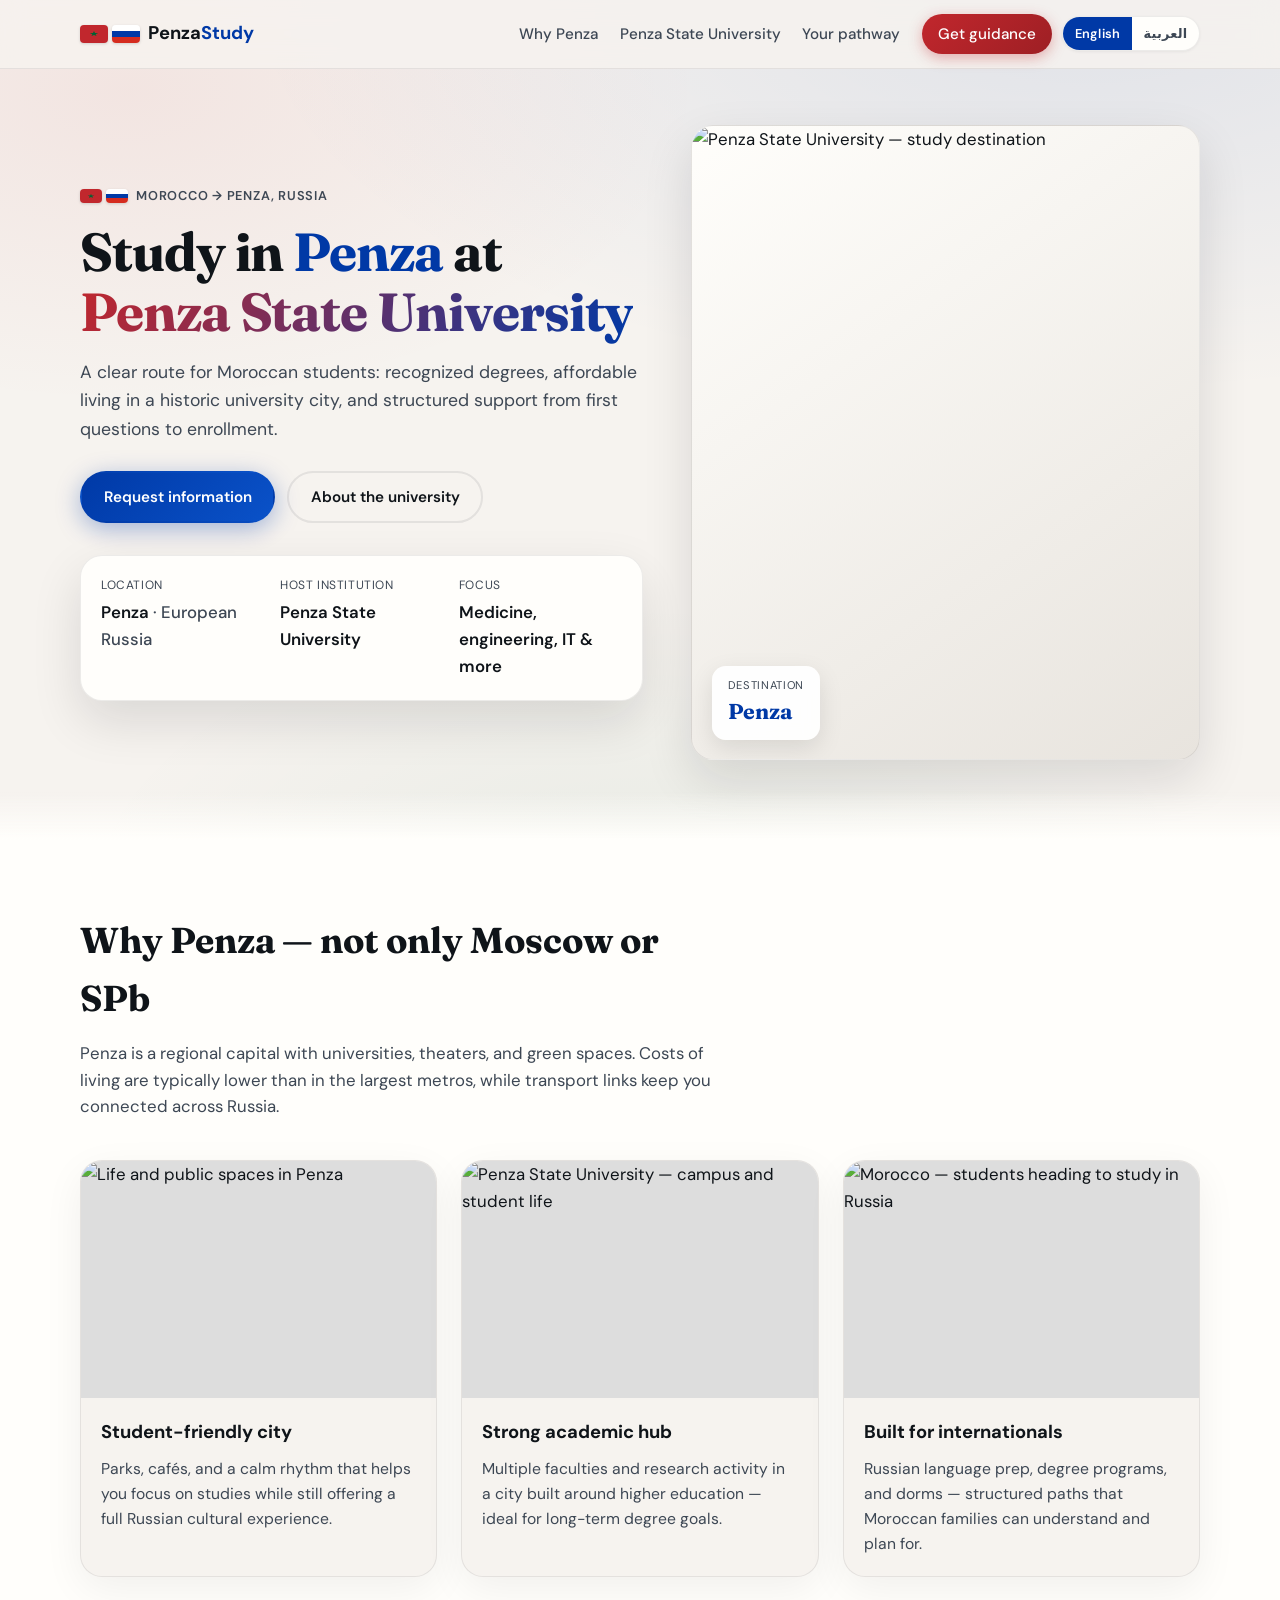
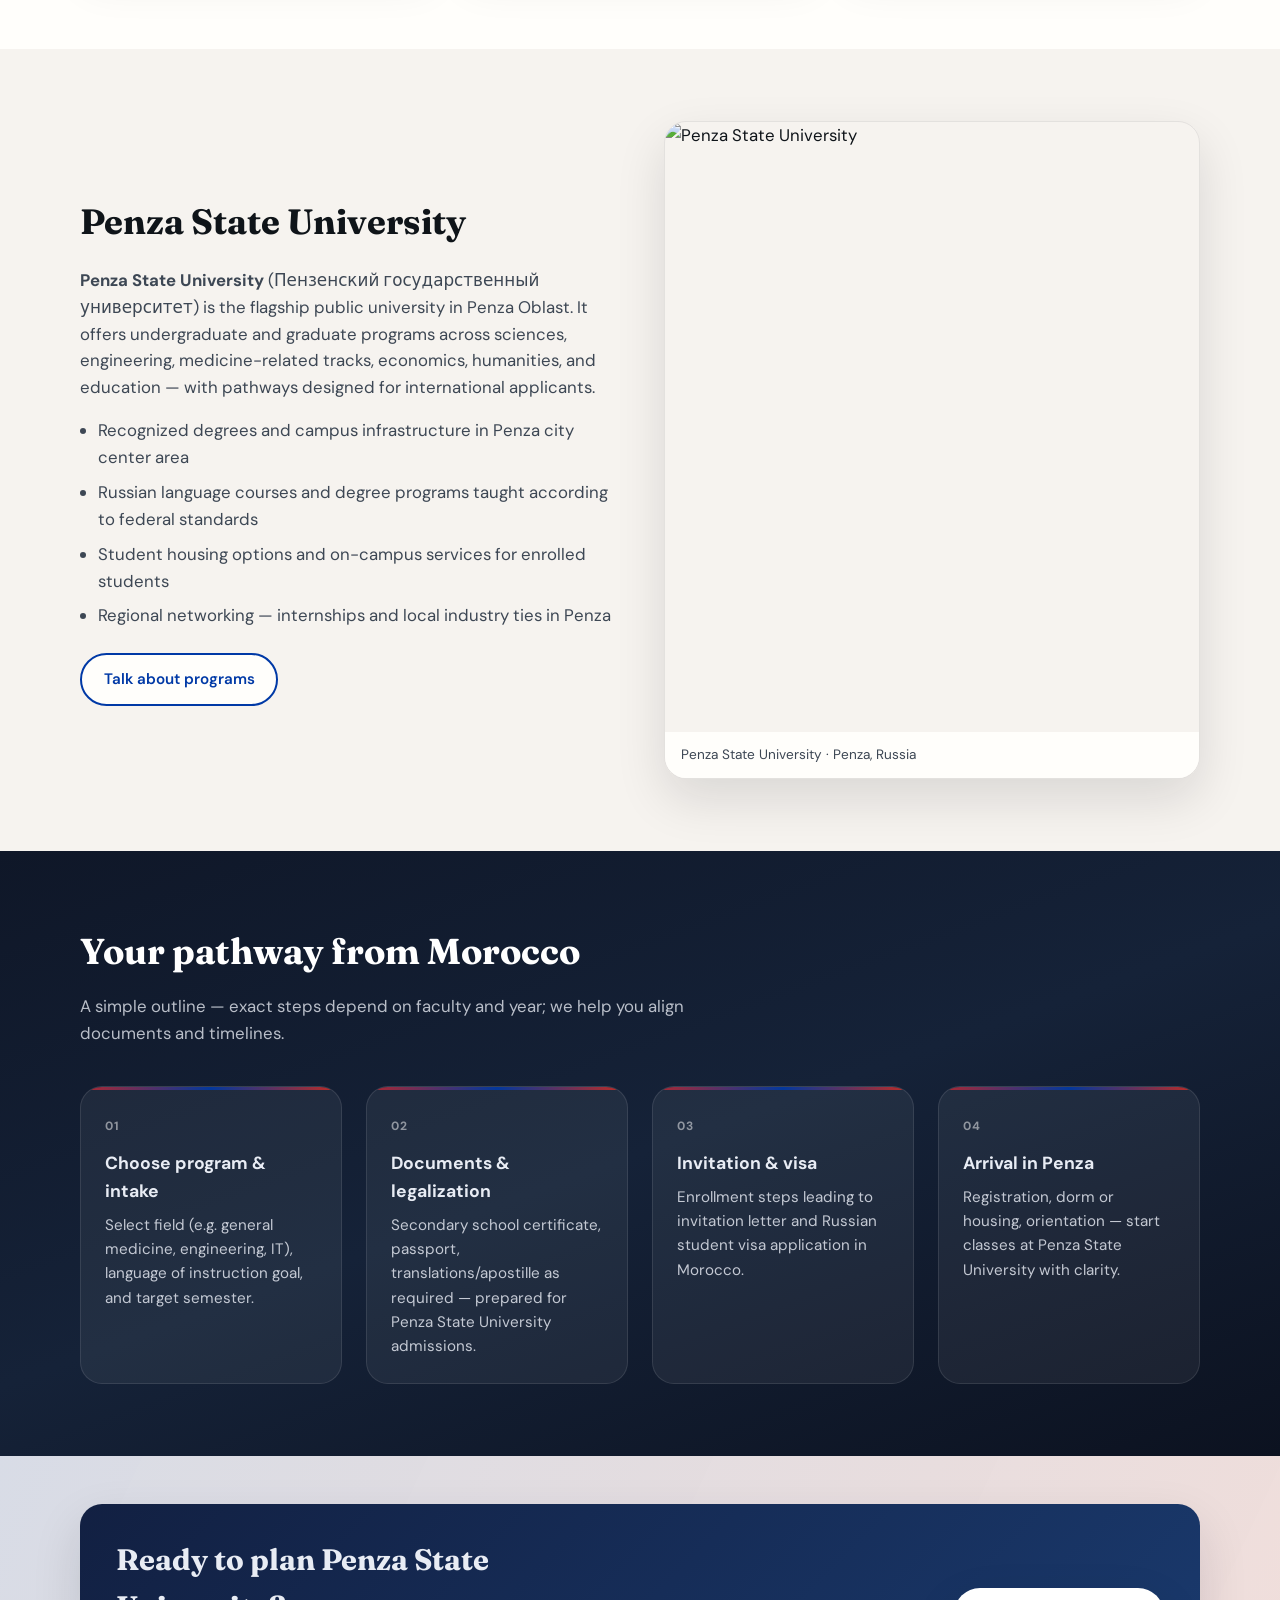
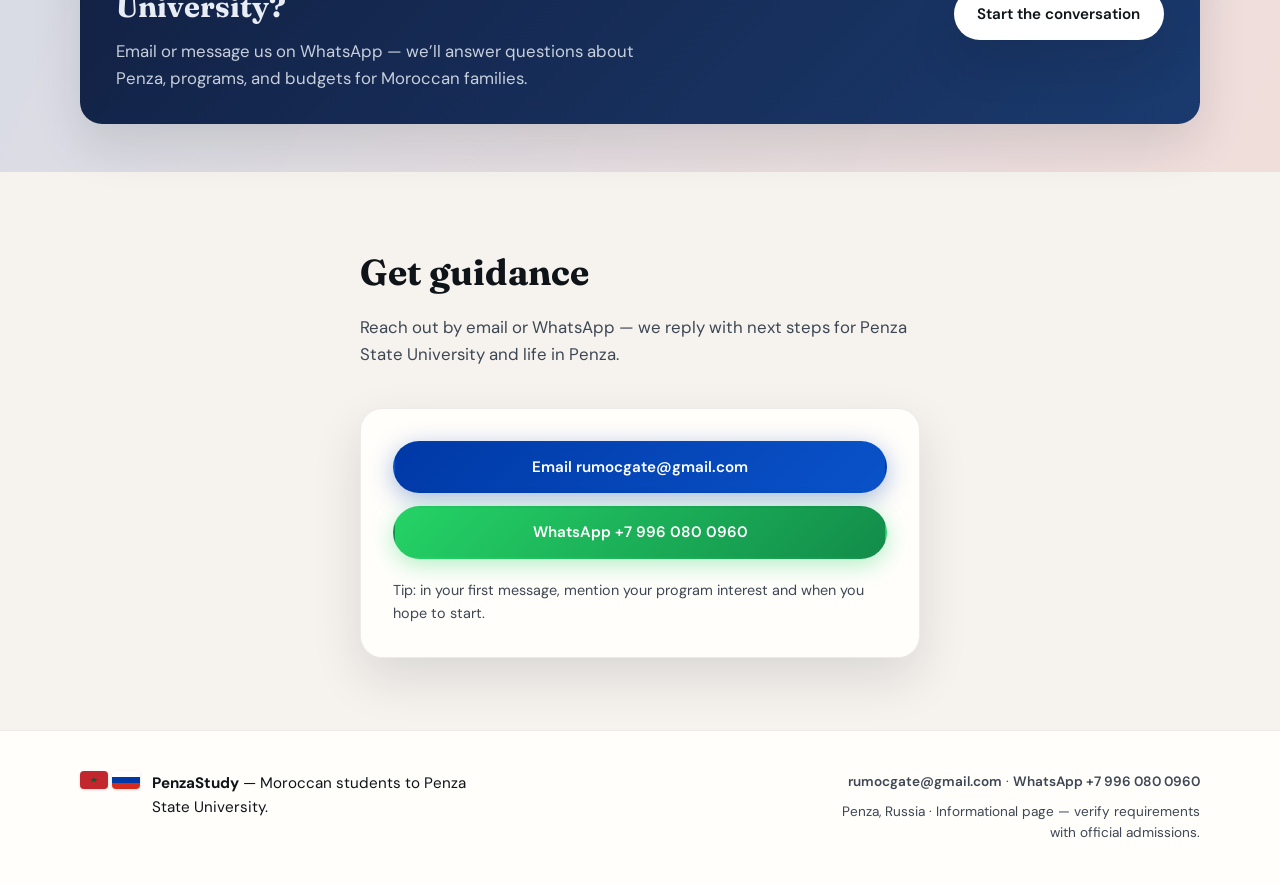
==== index.html @ 87e705fa "Add files via upload" ====
<!DOCTYPE html>
<html lang="en">
<head>
  <meta charset="UTF-8" />
  <meta name="viewport" content="width=device-width, initial-scale=1.0, viewport-fit=cover" />
  <title>Study in Penza — Penza State University | Morocco → Russia</title>
  <meta id="meta-desc" name="description" content="Moroccan students: study in Penza, Russia at Penza State University. Programs, admissions support, and life in Penza." />
  <link rel="preconnect" href="https://fonts.googleapis.com" />
  <link rel="preconnect" href="https://fonts.gstatic.com" crossorigin />
  <link href="https://fonts.googleapis.com/css2?family=DM+Sans:ital,opsz,wght@0,9..40,400;0,9..40,500;0,9..40,600;0,9..40,700;1,9..40,400&family=Fraunces:opsz,wght@9..144,600;9..144,700&family=Noto+Sans+Arabic:wght@400;500;600;700&display=swap" rel="stylesheet" />
  <link rel="stylesheet" href="style.css" />
</head>
<body>
  <div class="bg-gradient" aria-hidden="true"></div>

  <header class="header">
    <div class="container header__inner">
      <a href="#top" class="logo" id="top">
        <span class="logo__flags" aria-hidden="true">
          <span class="flag flag--ma" data-i18n-title="title_ma"></span>
          <span class="flag flag--ru" data-i18n-title="title_ru"></span>
        </span>
        <span class="logo__text"><span data-i18n="logo_pen">Penza</span><span class="logo__accent" data-i18n="logo_study">Study</span></span>
      </a>
      <div class="header__cluster">
        <button type="button" class="nav-toggle" aria-label="Open menu" aria-expanded="false">
          <span></span><span></span><span></span>
        </button>
        <nav class="nav" aria-label="Main">
          <a href="#why-penza" data-i18n="nav_why">Why Penza</a>
          <a href="#university" data-i18n="nav_univ">Penza State University</a>
          <a href="#pathway" data-i18n="nav_path">Your pathway</a>
          <a href="#contact" class="nav__cta" data-i18n="nav_cta">Get guidance</a>
        </nav>
        <div class="lang-switch" role="group" aria-label="Language">
          <button type="button" class="lang-switch__btn is-active" data-set-lang="en" aria-pressed="true">English</button>
          <button type="button" class="lang-switch__btn" data-set-lang="ar" aria-pressed="false">العربية</button>
        </div>
      </div>
    </div>
  </header>

  <main>
    <section class="hero">
      <div class="container hero__grid">
        <div class="hero__content">
          <p class="eyebrow reveal" data-reveal>
            <span class="eyebrow__flags" aria-hidden="true"><span class="flag flag--ma flag--sm"></span><span class="flag flag--ru flag--sm"></span></span>
            <span data-i18n="eyebrow">Morocco → Penza, Russia</span>
          </p>
          <h1 class="hero__title reveal" data-reveal data-i18n-html="hero_title"></h1>
          <p class="hero__lead reveal" data-reveal data-i18n="hero_lead">
            A clear route for Moroccan students: recognized degrees, affordable living in a historic university city, and structured support from first questions to enrollment.
          </p>
          <div class="hero__actions reveal" data-reveal>
            <a href="#contact" class="btn btn--primary" data-i18n="btn_request">Request information</a>
            <a href="#university" class="btn btn--ghost" data-i18n="btn_about">About the university</a>
          </div>
          <dl class="hero__stats reveal" data-reveal>
            <div><dt data-i18n="stat_loc">Location</dt><dd><span data-i18n="stat_loc_city">Penza</span> <span class="muted" data-i18n="stat_loc_muted">· European Russia</span></dd></div>
            <div><dt data-i18n="stat_host">Host institution</dt><dd data-i18n="stat_host_dd">Penza State University</dd></div>
            <div><dt data-i18n="stat_focus">Focus</dt><dd data-i18n="stat_focus_dd">Medicine, engineering, IT &amp; more</dd></div>
          </dl>
        </div>
        <div class="hero__visual reveal" data-reveal>
          <div class="hero__card float-slow">
            <img src="images/pgsha15102015.jpg" alt="Penza State University — study destination" data-i18n-alt="hero_img_alt" class="hero__img" width="640" height="720" />
            <div class="hero__badge">
              <span class="hero__badge-label" data-i18n="hero_badge_label">Destination</span>
              <span class="hero__badge-value" data-i18n="hero_badge_value">Penza</span>
            </div>
          </div>
        </div>
      </div>
      <div class="hero__wave" aria-hidden="true"></div>
    </section>

    <section class="section section--alt" id="why-penza">
      <div class="container">
        <header class="section__head reveal" data-reveal>
          <h2 data-i18n="why_title">Why Penza — not only Moscow or SPb</h2>
          <p class="section__sub" data-i18n="why_sub">Penza is a regional capital with universities, theaters, and green spaces. Costs of living are typically lower than in the largest metros, while transport links keep you connected across Russia.</p>
        </header>
        <div class="cards">
          <article class="card reveal" data-reveal>
            <div class="card__media">
              <img src="images/whatsapp_image_2025_02_28_at_15_15_24_2_.jpeg" alt="Life and public spaces in Penza" data-i18n-alt="card1_alt" width="480" height="320" loading="lazy" />
            </div>
            <h3 data-i18n="card1_h">Student-friendly city</h3>
            <p data-i18n="card1_p">Parks, cafés, and a calm rhythm that helps you focus on studies while still offering a full Russian cultural experience.</p>
          </article>
          <article class="card reveal" data-reveal>
            <div class="card__media">
              <img src="images/images.jpg" alt="Penza State University — campus and student life" data-i18n-alt="card2_alt" width="480" height="320" loading="lazy" />
            </div>
            <h3 data-i18n="card2_h">Strong academic hub</h3>
            <p data-i18n="card2_p">Multiple faculties and research activity in a city built around higher education — ideal for long-term degree goals.</p>
          </article>
          <article class="card reveal" data-reveal>
            <div class="card__media">
              <img src="images/closeup-shot-waving-flag-morocco-with-interesting-textures.jpg" alt="Morocco — students heading to study in Russia" data-i18n-alt="card3_alt" width="480" height="320" loading="lazy" />
            </div>
            <h3 data-i18n="card3_h">Built for internationals</h3>
            <p data-i18n="card3_p">Russian language prep, degree programs, and dorms — structured paths that Moroccan families can understand and plan for.</p>
          </article>
        </div>
      </div>
    </section>

    <section class="section" id="university">
      <div class="container split">
        <div class="split__text reveal" data-reveal>
          <h2 data-i18n="uni_h">Penza State University</h2>
          <p class="lead" data-i18n-html="uni_lead"><strong>Penza State University</strong> (Пензенский государственный университет) is the flagship public university in Penza Oblast. It offers undergraduate and graduate programs across sciences, engineering, medicine-related tracks, economics, humanities, and education — with pathways designed for international applicants.</p>
          <ul class="checks">
            <li data-i18n="check1">Recognized degrees and campus infrastructure in Penza city center area</li>
            <li data-i18n="check2">Russian language courses and degree programs taught according to federal standards</li>
            <li data-i18n="check3">Student housing options and on-campus services for enrolled students</li>
            <li data-i18n="check4">Regional networking — internships and local industry ties in Penza</li>
          </ul>
          <a href="#contact" class="btn btn--secondary" data-i18n="btn_programs">Talk about programs</a>
        </div>
        <figure class="split__figure reveal" data-reveal>
          <img src="images/pgsha15102015.jpg" alt="Penza State University" data-i18n-alt="uni_img_alt" loading="lazy" decoding="async" />
          <figcaption class="split__caption" data-i18n="uni_caption">Penza State University · Penza, Russia</figcaption>
        </figure>
      </div>
    </section>

    <section class="section section--dark" id="pathway">
      <div class="container">
        <header class="section__head section__head--light reveal" data-reveal>
          <h2 data-i18n="path_title">Your pathway from Morocco</h2>
          <p class="section__sub" data-i18n="path_sub">A simple outline — exact steps depend on faculty and year; we help you align documents and timelines.</p>
        </header>
        <ol class="timeline">
          <li class="timeline__item reveal" data-reveal>
            <span class="timeline__step">01</span>
            <h3 data-i18n="t1_h">Choose program &amp; intake</h3>
            <p data-i18n="t1_p">Select field (e.g. general medicine, engineering, IT), language of instruction goal, and target semester.</p>
          </li>
          <li class="timeline__item reveal" data-reveal>
            <span class="timeline__step">02</span>
            <h3 data-i18n="t2_h">Documents &amp; legalization</h3>
            <p data-i18n="t2_p">Secondary school certificate, passport, translations/apostille as required — prepared for Penza State University admissions.</p>
          </li>
          <li class="timeline__item reveal" data-reveal>
            <span class="timeline__step">03</span>
            <h3 data-i18n="t3_h">Invitation &amp; visa</h3>
            <p data-i18n="t3_p">Enrollment steps leading to invitation letter and Russian student visa application in Morocco.</p>
          </li>
          <li class="timeline__item reveal" data-reveal>
            <span class="timeline__step">04</span>
            <h3 data-i18n="t4_h">Arrival in Penza</h3>
            <p data-i18n="t4_p">Registration, dorm or housing, orientation — start classes at Penza State University with clarity.</p>
          </li>
        </ol>
      </div>
    </section>

    <section class="section cta-band">
      <div class="container cta-band__inner reveal" data-reveal>
        <div class="cta-band__text">
          <h2 data-i18n="cta_h">Ready to plan Penza State University?</h2>
          <p data-i18n="cta_p">Email or message us on WhatsApp — we’ll answer questions about Penza, programs, and budgets for Moroccan families.</p>
        </div>
        <a href="#contact" class="btn btn--light btn--pulse" data-i18n="cta_btn">Start the conversation</a>
      </div>
    </section>

    <section class="section" id="contact">
      <div class="container narrow">
        <header class="section__head reveal" data-reveal>
          <h2 data-i18n="contact_h">Get guidance</h2>
          <p class="section__sub" data-i18n="contact_sub">Reach out by email or WhatsApp — we reply with next steps for Penza State University and life in Penza.</p>
        </header>
        <div class="contact-card reveal" data-reveal>
          <div class="contact-card__actions">
            <a class="btn btn--primary contact-card__btn" id="contact-email-btn" href="mailto:rumocgate@gmail.com?subject=Inquiry%20%E2%80%94%20Study%20in%20Penza%20%2F%20Penza%20State%20University" data-i18n="email_btn_label">Email rumocgate@gmail.com</a>
            <a class="btn btn--whatsapp contact-card__btn" href="https://wa.me/79960800960" target="_blank" rel="noopener noreferrer" data-i18n="wa_btn_label">WhatsApp +7&nbsp;996&nbsp;080&nbsp;0960</a>
          </div>
          <p class="contact-card__hint" data-i18n="contact_hint">Tip: in your first message, mention your program interest and when you hope to start.</p>
        </div>
      </div>
    </section>
  </main>

  <footer class="footer">
    <div class="container footer__inner">
      <div class="footer__brand">
        <span class="logo__flags" aria-hidden="true">
          <span class="flag flag--ma"></span>
          <span class="flag flag--ru"></span>
        </span>
        <p><strong>PenzaStudy</strong> — <span data-i18n="footer_line">Moroccan students to Penza State University.</span></p>
      </div>
      <div class="footer__meta">
        <p class="footer__contact-line"><a href="mailto:rumocgate@gmail.com">rumocgate@gmail.com</a> · <a href="https://wa.me/79960800960" target="_blank" rel="noopener noreferrer"><span data-i18n="footer_wa">WhatsApp +7&nbsp;996&nbsp;080&nbsp;0960</span></a></p>
        <p data-i18n="footer_disclaimer">Penza, Russia · Informational page — verify requirements with official admissions.</p>
      </div>
    </div>
  </footer>

  <script src="main.js"></script>
</body>
</html>
---- style.css ----
/* Penza / Penza State University — Moroccan → Russia landing */

:root {
  --ma-red: #c1272d;
  --ma-green: #006233;
  --ru-white: #ffffff;
  --ru-blue: #0039a6;
  --ru-red: #d52b1e;
  --ink: #0f1419;
  --ink-soft: #3d4754;
  --surface: #f6f3ef;
  --surface-2: #fffefb;
  --line: rgba(15, 20, 25, 0.08);
  --shadow: 0 20px 50px rgba(15, 20, 25, 0.12);
  --radius: 14px;
  --radius-lg: 22px;
  --font: "DM Sans", system-ui, sans-serif;
  --font-display: "Fraunces", Georgia, serif;
  --ease-out: cubic-bezier(0.22, 1, 0.36, 1);
}

*,
*::before,
*::after {
  box-sizing: border-box;
}

html {
  scroll-behavior: smooth;
}

body {
  margin: 0;
  font-family: var(--font);
  font-size: 1.05rem;
  line-height: 1.6;
  color: var(--ink);
  background: var(--surface);
  overflow-x: hidden;
}

.bg-gradient {
  position: fixed;
  inset: 0;
  z-index: -2;
  background:
    radial-gradient(120% 80% at 85% 0%, rgba(0, 57, 166, 0.09), transparent 55%),
    radial-gradient(90% 70% at 10% 10%, rgba(193, 39, 45, 0.07), transparent 50%),
    radial-gradient(80% 60% at 50% 100%, rgba(0, 98, 51, 0.06), transparent 55%),
    var(--surface);
}

img {
  max-width: 100%;
  height: auto;
  display: block;
}

a {
  color: var(--ru-blue);
  text-decoration: none;
}

a:hover {
  text-decoration: underline;
}

.container {
  width: min(1120px, 100% - 2.5rem);
  margin-inline: auto;
}

.narrow {
  width: min(560px, 100% - 2.5rem);
}

/* Flags — CSS + clip for Morocco star approximation */
.flag {
  display: inline-block;
  border-radius: 4px;
  box-shadow: 0 1px 3px rgba(0, 0, 0, 0.15);
}

.flag--sm {
  width: 22px;
  height: 14px;
  vertical-align: middle;
}

.flag:not(.flag--sm) {
  width: 28px;
  height: 18px;
}

.flag--ma {
  background: var(--ma-red);
  position: relative;
}

.flag--ma::after {
  content: "";
  position: absolute;
  inset: 0;
  margin: auto;
  width: 32%;
  height: 32%;
  background: var(--ma-green);
  clip-path: polygon(
    50% 0%,
    61% 35%,
    98% 35%,
    68% 57%,
    79% 91%,
    50% 70%,
    21% 91%,
    32% 57%,
    2% 35%,
    39% 35%
  );
}

.flag--ru {
  background: linear-gradient(
    to bottom,
    var(--ru-white) 0%,
    var(--ru-white) 33.33%,
    var(--ru-blue) 33.33%,
    var(--ru-blue) 66.66%,
    var(--ru-red) 66.66%
  );
}

.logo__flags {
  display: inline-flex;
  gap: 4px;
  align-items: center;
}

/* Header */
.header {
  position: sticky;
  top: 0;
  z-index: 100;
  background: rgba(246, 243, 239, 0.85);
  backdrop-filter: blur(12px);
  border-bottom: 1px solid var(--line);
}

/* establish positioning for mobile nav dropdown */
.header .container {
  position: relative;
}

.header__inner {
  display: flex;
  align-items: center;
  justify-content: space-between;
  gap: 1rem;
  padding-block: 0.85rem;
}

.header__cluster {
  display: flex;
  align-items: center;
  gap: 0.65rem;
  flex-wrap: nowrap;
}

.lang-switch {
  display: inline-flex;
  border-radius: 999px;
  border: 1px solid var(--line);
  background: var(--surface-2);
  box-shadow: 0 1px 3px rgba(15, 20, 25, 0.06);
  overflow: hidden;
  flex-shrink: 0;
}

.lang-switch__btn {
  margin: 0;
  padding: 0.38rem 0.72rem;
  border: 0;
  cursor: pointer;
  font: inherit;
  font-size: 0.8rem;
  font-weight: 600;
  letter-spacing: 0.02em;
  background: transparent;
  color: var(--ink-soft);
  transition: background 0.2s, color 0.2s;
}

.lang-switch__btn:hover {
  color: var(--ink);
  background: rgba(15, 20, 25, 0.04);
}

.lang-switch__btn.is-active {
  background: var(--ru-blue);
  color: #fff;
}

.lang-switch__btn.is-active:hover {
  color: #fff;
  background: #0a52c9;
}

.logo {
  display: inline-flex;
  align-items: center;
  gap: 0.5rem;
  font-weight: 700;
  font-size: 1.15rem;
  color: var(--ink);
  text-decoration: none;
}

.logo:hover {
  text-decoration: none;
}

.logo__accent {
  color: var(--ru-blue);
  font-weight: 700;
}

.nav {
  display: flex;
  align-items: center;
  gap: 1.35rem;
  flex-wrap: wrap;
}

.nav a {
  color: var(--ink-soft);
  font-weight: 500;
  font-size: 0.95rem;
  text-decoration: none;
}

.nav a:hover {
  color: var(--ink);
  text-decoration: none;
}

.nav__cta {
  padding: 0.5rem 1rem;
  border-radius: 999px;
  background: linear-gradient(135deg, var(--ma-red), #9e1f24);
  color: #fff !important;
  box-shadow: 0 4px 14px rgba(193, 39, 45, 0.35);
  transition: transform 0.25s var(--ease-out), box-shadow 0.25s;
}

.nav__cta:hover {
  transform: translateY(-1px);
  box-shadow: 0 8px 22px rgba(193, 39, 45, 0.35);
  color: #fff !important;
}

.nav-toggle {
  display: none;
  flex-direction: column;
  gap: 5px;
  background: none;
  border: 0;
  padding: 0.5rem;
  cursor: pointer;
}

.nav-toggle span {
  display: block;
  width: 22px;
  height: 2px;
  background: var(--ink);
  border-radius: 1px;
  transition: transform 0.25s var(--ease-out), opacity 0.2s;
}

@media (max-width: 768px) {
  .nav-toggle {
    display: flex;
  }

  .nav {
    position: absolute;
    top: 100%;
    left: 0;
    right: 0;
    flex-direction: column;
    align-items: stretch;
    padding: 1rem 1.25rem 1.25rem;
    background: var(--surface-2);
    border-bottom: 1px solid var(--line);
    gap: 0;
    max-height: 0;
    overflow: hidden;
    opacity: 0;
    pointer-events: none;
    transition: max-height 0.35s var(--ease-out), opacity 0.25s;
  }

  .nav.is-open {
    max-height: 320px;
    opacity: 1;
    pointer-events: auto;
  }

  .nav a {
    padding: 0.65rem 0;
    border-bottom: 1px solid var(--line);
  }

  .nav a:last-child {
    border-bottom: 0;
    margin-top: 0.5rem;
    text-align: center;
  }
}

/* Hero */
.hero {
  position: relative;
  padding-block: 3.5rem 5rem;
}

.hero__grid {
  display: grid;
  grid-template-columns: 1.05fr 0.95fr;
  gap: 3rem;
  align-items: center;
}

@media (max-width: 900px) {
  .hero__grid {
    grid-template-columns: 1fr;
  }
}

.eyebrow {
  display: inline-flex;
  align-items: center;
  gap: 0.5rem;
  font-size: 0.8rem;
  font-weight: 600;
  letter-spacing: 0.06em;
  text-transform: uppercase;
  color: var(--ink-soft);
  margin: 0 0 1rem;
}

.eyebrow__flags {
  display: inline-flex;
  gap: 4px;
}

.hero__title {
  font-family: var(--font-display);
  font-size: clamp(2.2rem, 4.5vw, 3.35rem);
  line-height: 1.12;
  font-weight: 700;
  margin: 0 0 1rem;
  letter-spacing: -0.02em;
}

.hero__title em {
  font-style: normal;
  color: var(--ru-blue);
}

.hero__title strong {
  font-weight: 700;
  background: linear-gradient(120deg, var(--ma-red), var(--ru-blue));
  -webkit-background-clip: text;
  background-clip: text;
  color: transparent;
}

.hero__lead {
  margin: 0 0 1.75rem;
  color: var(--ink-soft);
  font-size: 1.1rem;
  max-width: 34em;
}

.hero__actions {
  display: flex;
  flex-wrap: wrap;
  gap: 0.75rem;
  margin-bottom: 2rem;
}

.btn {
  display: inline-flex;
  align-items: center;
  justify-content: center;
  padding: 0.75rem 1.35rem;
  border-radius: 999px;
  font-weight: 600;
  font-size: 0.95rem;
  border: 2px solid transparent;
  cursor: pointer;
  text-decoration: none;
  transition: transform 0.25s var(--ease-out), box-shadow 0.25s, background 0.25s, border-color 0.25s;
  font-family: inherit;
}

.btn:hover {
  text-decoration: none;
}

.btn--primary {
  background: linear-gradient(135deg, var(--ru-blue), #0a52c9);
  color: #fff;
  box-shadow: 0 6px 24px rgba(0, 57, 166, 0.35);
}

.btn--primary:hover {
  transform: translateY(-2px);
  box-shadow: 0 12px 32px rgba(0, 57, 166, 0.4);
  color: #fff;
}

.btn--ghost {
  background: transparent;
  border-color: var(--line);
  color: var(--ink);
}

.btn--ghost:hover {
  border-color: var(--ink-soft);
  background: var(--surface-2);
  color: var(--ink);
}

.btn--secondary {
  background: var(--surface-2);
  border-color: var(--ru-blue);
  color: var(--ru-blue);
}

.btn--secondary:hover {
  background: rgba(0, 57, 166, 0.08);
  color: var(--ru-blue);
}

.btn--light {
  background: #fff;
  color: var(--ink);
  box-shadow: var(--shadow);
}

.btn--light:hover {
  transform: translateY(-2px);
  color: var(--ink);
}

.btn--block {
  width: 100%;
}

.btn--pulse {
  animation: pulse-soft 2.8s ease-in-out infinite;
}

@keyframes pulse-soft {
  0%,
  100% {
    box-shadow: 0 6px 24px rgba(255, 255, 255, 0.25);
  }
  50% {
    box-shadow: 0 10px 36px rgba(255, 255, 255, 0.45);
  }
}

.hero__stats {
  display: grid;
  grid-template-columns: repeat(auto-fit, minmax(160px, 1fr));
  gap: 1rem;
  margin: 0;
  padding: 1.25rem;
  background: var(--surface-2);
  border-radius: var(--radius-lg);
  border: 1px solid var(--line);
  box-shadow: var(--shadow);
}

.hero__stats dt {
  font-size: 0.75rem;
  text-transform: uppercase;
  letter-spacing: 0.05em;
  color: var(--ink-soft);
  margin: 0 0 0.25rem;
}

.hero__stats dd {
  margin: 0;
  font-weight: 600;
}

.muted {
  font-weight: 500;
  color: var(--ink-soft);
}

.hero__card {
  position: relative;
  border-radius: var(--radius-lg);
  overflow: hidden;
  box-shadow: var(--shadow);
  border: 1px solid var(--line);
  background: linear-gradient(145deg, var(--surface-2), #e8e4de);
}

.hero__img {
  width: 100%;
  aspect-ratio: 4 / 5;
  object-fit: cover;
}

.hero__badge {
  position: absolute;
  bottom: 1.25rem;
  left: 1.25rem;
  padding: 0.65rem 1rem;
  background: rgba(255, 255, 255, 0.92);
  backdrop-filter: blur(8px);
  border-radius: var(--radius);
  box-shadow: 0 8px 24px rgba(0, 0, 0, 0.1);
}

.hero__badge-label {
  display: block;
  font-size: 0.7rem;
  text-transform: uppercase;
  letter-spacing: 0.06em;
  color: var(--ink-soft);
}

.hero__badge-value {
  font-family: var(--font-display);
  font-size: 1.35rem;
  font-weight: 700;
  color: var(--ru-blue);
}

.float-slow {
  animation: float-y 7s ease-in-out infinite;
}

@keyframes float-y {
  0%,
  100% {
    transform: translateY(0);
  }
  50% {
    transform: translateY(-10px);
  }
}

.hero__wave {
  position: absolute;
  bottom: 0;
  left: 0;
  right: 0;
  height: 48px;
  background: linear-gradient(to top, var(--surface-2), transparent);
  pointer-events: none;
}

/* Sections */
.section {
  padding-block: 4.5rem;
}

.section--alt {
  background: var(--surface-2);
}

.section__head {
  max-width: 640px;
  margin-bottom: 2.5rem;
}

.section__head h2 {
  font-family: var(--font-display);
  font-size: clamp(1.75rem, 3vw, 2.25rem);
  margin: 0 0 0.75rem;
}

.section__sub {
  margin: 0;
  color: var(--ink-soft);
}

.section--dark {
  background: linear-gradient(160deg, #0f1728 0%, #152238 50%, #0c1220 100%);
  color: #e8ecf4;
}

.section--dark .section__sub {
  color: rgba(232, 236, 244, 0.78);
}

.section__head--light h2 {
  color: #fff;
}

.cards {
  display: grid;
  grid-template-columns: repeat(auto-fit, minmax(280px, 1fr));
  gap: 1.5rem;
}

.card {
  background: var(--surface);
  border-radius: var(--radius-lg);
  overflow: hidden;
  border: 1px solid var(--line);
  box-shadow: 0 12px 40px rgba(15, 20, 25, 0.06);
  transition: transform 0.35s var(--ease-out), box-shadow 0.35s;
}

.card:hover {
  transform: translateY(-6px);
  box-shadow: var(--shadow);
}

.card__media {
  aspect-ratio: 3 / 2;
  overflow: hidden;
  background: #ddd;
}

.card__media img {
  width: 100%;
  height: 100%;
  object-fit: cover;
  transition: transform 0.5s var(--ease-out);
}

.card:hover .card__media img {
  transform: scale(1.04);
}

.card h3 {
  margin: 0 0 0.5rem;
  padding: 0 1.25rem;
  padding-top: 1.25rem;
  font-size: 1.15rem;
}

.card p {
  margin: 0;
  padding: 0 1.25rem 1.25rem;
  color: var(--ink-soft);
  font-size: 0.98rem;
}

/* Split */
.split {
  display: grid;
  grid-template-columns: 1fr 1fr;
  gap: 3rem;
  align-items: center;
}

@media (max-width: 860px) {
  .split {
    grid-template-columns: 1fr;
  }
}

.split__text h2 {
  font-family: var(--font-display);
  font-size: clamp(1.75rem, 3vw, 2.2rem);
  margin: 0 0 1rem;
}

.lead {
  color: var(--ink-soft);
  margin: 0 0 1rem;
}

.checks {
  margin: 0 0 1.5rem;
  padding-left: 1.1rem;
  color: var(--ink-soft);
}

.checks li {
  margin-bottom: 0.5rem;
}

.split__figure {
  margin: 0;
  border-radius: var(--radius-lg);
  overflow: hidden;
  box-shadow: var(--shadow);
  border: 1px solid var(--line);
}

.split__figure img {
  width: 100%;
  aspect-ratio: 7 / 8;
  object-fit: cover;
}

.split__caption {
  padding: 0.75rem 1rem;
  font-size: 0.85rem;
  color: var(--ink-soft);
  background: var(--surface-2);
}

/* Timeline */
.timeline {
  list-style: none;
  margin: 0;
  padding: 0;
  display: grid;
  grid-template-columns: repeat(auto-fit, minmax(220px, 1fr));
  gap: 1.5rem;
}

.timeline__item {
  background: rgba(255, 255, 255, 0.06);
  border: 1px solid rgba(255, 255, 255, 0.1);
  border-radius: var(--radius-lg);
  padding: 1.5rem;
  position: relative;
  overflow: hidden;
}

.timeline__item::before {
  content: "";
  position: absolute;
  top: 0;
  left: 0;
  right: 0;
  height: 3px;
  background: linear-gradient(90deg, var(--ma-red), var(--ru-blue), var(--ru-red));
  opacity: 0.9;
}

.timeline__step {
  display: inline-block;
  font-size: 0.75rem;
  font-weight: 700;
  letter-spacing: 0.08em;
  color: rgba(255, 255, 255, 0.5);
  margin-bottom: 0.75rem;
}

.timeline__item h3 {
  margin: 0 0 0.5rem;
  font-size: 1.1rem;
}

.timeline__item p {
  margin: 0;
  font-size: 0.95rem;
  color: rgba(232, 236, 244, 0.82);
}

/* CTA band */
.cta-band {
  padding-block: 3rem;
  background: linear-gradient(115deg, rgba(0, 57, 166, 0.12), rgba(193, 39, 45, 0.1));
}

.cta-band__inner {
  display: flex;
  flex-wrap: wrap;
  align-items: center;
  justify-content: space-between;
  gap: 1.5rem;
  padding: 2rem 2.25rem;
  background: linear-gradient(135deg, #122042, #1a3a6e);
  border-radius: var(--radius-lg);
  color: #e8ecf4;
  box-shadow: var(--shadow);
}

.cta-band__text {
  max-width: 520px;
}

.cta-band__text h2 {
  font-family: var(--font-display);
  margin: 0 0 0.5rem;
  font-size: clamp(1.5rem, 2.5vw, 1.85rem);
}

.cta-band__text p {
  margin: 0;
  color: rgba(232, 236, 244, 0.85);
}

/* Contact */
.contact-card {
  background: var(--surface-2);
  padding: 2rem;
  border-radius: var(--radius-lg);
  border: 1px solid var(--line);
  box-shadow: var(--shadow);
}

.contact-card__actions {
  display: flex;
  flex-direction: column;
  gap: 0.85rem;
}

.contact-card__btn {
  text-align: center;
}

.btn--whatsapp {
  background: linear-gradient(135deg, #25d366, #128c4a);
  color: #fff !important;
  box-shadow: 0 6px 22px rgba(37, 211, 102, 0.35);
}

.btn--whatsapp:hover {
  transform: translateY(-2px);
  box-shadow: 0 10px 28px rgba(37, 211, 102, 0.4);
  color: #fff !important;
}

.contact-card__hint {
  margin: 1.25rem 0 0;
  font-size: 0.9rem;
  color: var(--ink-soft);
}

/* Footer */
.footer {
  padding-block: 2.5rem;
  border-top: 1px solid var(--line);
  background: var(--surface-2);
}

.footer__inner {
  display: flex;
  flex-wrap: wrap;
  gap: 1rem;
  justify-content: space-between;
  align-items: flex-start;
}

.footer__brand {
  display: flex;
  align-items: flex-start;
  gap: 0.75rem;
  max-width: 400px;
}

.footer__brand p {
  margin: 0;
  font-size: 0.95rem;
}

.footer__meta {
  max-width: 380px;
  font-size: 0.85rem;
  color: var(--ink-soft);
  text-align: right;
}

.footer__meta p {
  margin: 0 0 0.5rem;
}

.footer__meta p:last-child {
  margin-bottom: 0;
}

.footer__meta a {
  color: var(--ink-soft);
  font-weight: 600;
}

.footer__meta a:hover {
  color: var(--ru-blue);
}

@media (max-width: 640px) {
  .footer__meta {
    text-align: left;
  }
}

/* Mobile — comfortable phone browsing (desktop layout unchanged) */
@media (max-width: 768px) {
  body {
    padding-left: env(safe-area-inset-left);
    padding-right: env(safe-area-inset-right);
  }

  .header {
    padding-top: env(safe-area-inset-top);
  }

  .container,
  .narrow {
    width: calc(100% - 1.5rem);
  }

  .hero {
    padding-block: 2.25rem 3rem;
  }

  .hero__visual {
    order: -1;
    max-width: 22rem;
    margin-inline: auto;
  }

  .hero__title {
    font-size: clamp(1.65rem, 7vw, 2.25rem);
  }

  .hero__lead {
    font-size: 1rem;
    max-width: none;
  }

  .hero__actions {
    flex-direction: column;
    align-items: stretch;
  }

  .hero__actions .btn {
    width: 100%;
    min-height: 3rem;
  }

  .hero__stats {
    grid-template-columns: 1fr;
    gap: 0.85rem;
    padding: 1rem;
  }

  .section {
    padding-block: 3rem;
  }

  .section__head h2 {
    font-size: clamp(1.45rem, 5.5vw, 1.85rem);
  }

  .btn {
    min-height: 3rem;
    font-size: 0.95rem;
    -webkit-tap-highlight-color: transparent;
  }

  .nav a {
    min-height: 2.75rem;
    display: flex;
    align-items: center;
  }

  .nav.is-open {
    max-height: 22rem;
  }

  .lang-switch__btn {
    min-height: 2.75rem;
    padding-inline: 0.7rem;
  }

  .card:hover {
    transform: none;
  }

  .card:hover .card__media img {
    transform: none;
  }

  .split__figure {
    max-width: 22rem;
    margin-inline: auto;
  }

  .cta-band__inner {
    flex-direction: column;
    align-items: stretch;
    text-align: center;
    padding: 1.5rem 1.25rem;
  }

  .cta-band__inner .btn {
    width: 100%;
  }

  .contact-card {
    padding: 1.5rem;
  }

  .contact-card__btn {
    min-height: 3rem;
  }

  .footer {
    padding-bottom: calc(2.5rem + env(safe-area-inset-bottom));
  }

  .footer__inner {
    flex-direction: column;
    gap: 1.25rem;
  }

  .footer__brand,
  .footer__meta {
    max-width: none;
  }

  .footer__meta {
    text-align: left;
  }

  .footer__contact-line {
    word-break: break-word;
  }

  .hero__grid > *,
  .split > *,
  .cards > * {
    min-width: 0;
  }

  html[dir="rtl"] .footer__meta {
    text-align: right;
  }
}

/* Arabic / RTL */
html[dir="rtl"] body,
html[dir="rtl"] .btn,
html[dir="rtl"] input,
html[dir="rtl"] select,
html[dir="rtl"] textarea {
  font-family: "Noto Sans Arabic", "DM Sans", system-ui, sans-serif;
}

html[dir="rtl"] .hero__title,
html[dir="rtl"] .logo,
html[dir="rtl"] .section__head h2,
html[dir="rtl"] .cta-band__text h2,
html[dir="rtl"] .split__text h2,
html[dir="rtl"] .card h3,
html[dir="rtl"] .timeline__item h3,
html[dir="rtl"] .hero__badge-value {
  font-family: "Noto Sans Arabic", Georgia, serif;
}

html[dir="rtl"] .footer__meta {
  text-align: left;
}

html[dir="rtl"] .checks {
  padding-right: 1.1rem;
  padding-left: 0;
}

/* Reveal on scroll */
.reveal {
  opacity: 0;
  transform: translateY(22px);
  transition:
    opacity 0.65s var(--ease-out),
    transform 0.65s var(--ease-out);
}

.reveal.is-visible {
  opacity: 1;
  transform: translateY(0);
}

@media (prefers-reduced-motion: reduce) {
  html {
    scroll-behavior: auto;
  }

  .reveal {
    opacity: 1;
    transform: none;
    transition: none;
  }

  .float-slow,
  .btn--pulse {
    animation: none;
  }

  .card:hover,
  .btn--primary:hover,
  .btn--light:hover {
    transform: none;
  }
}
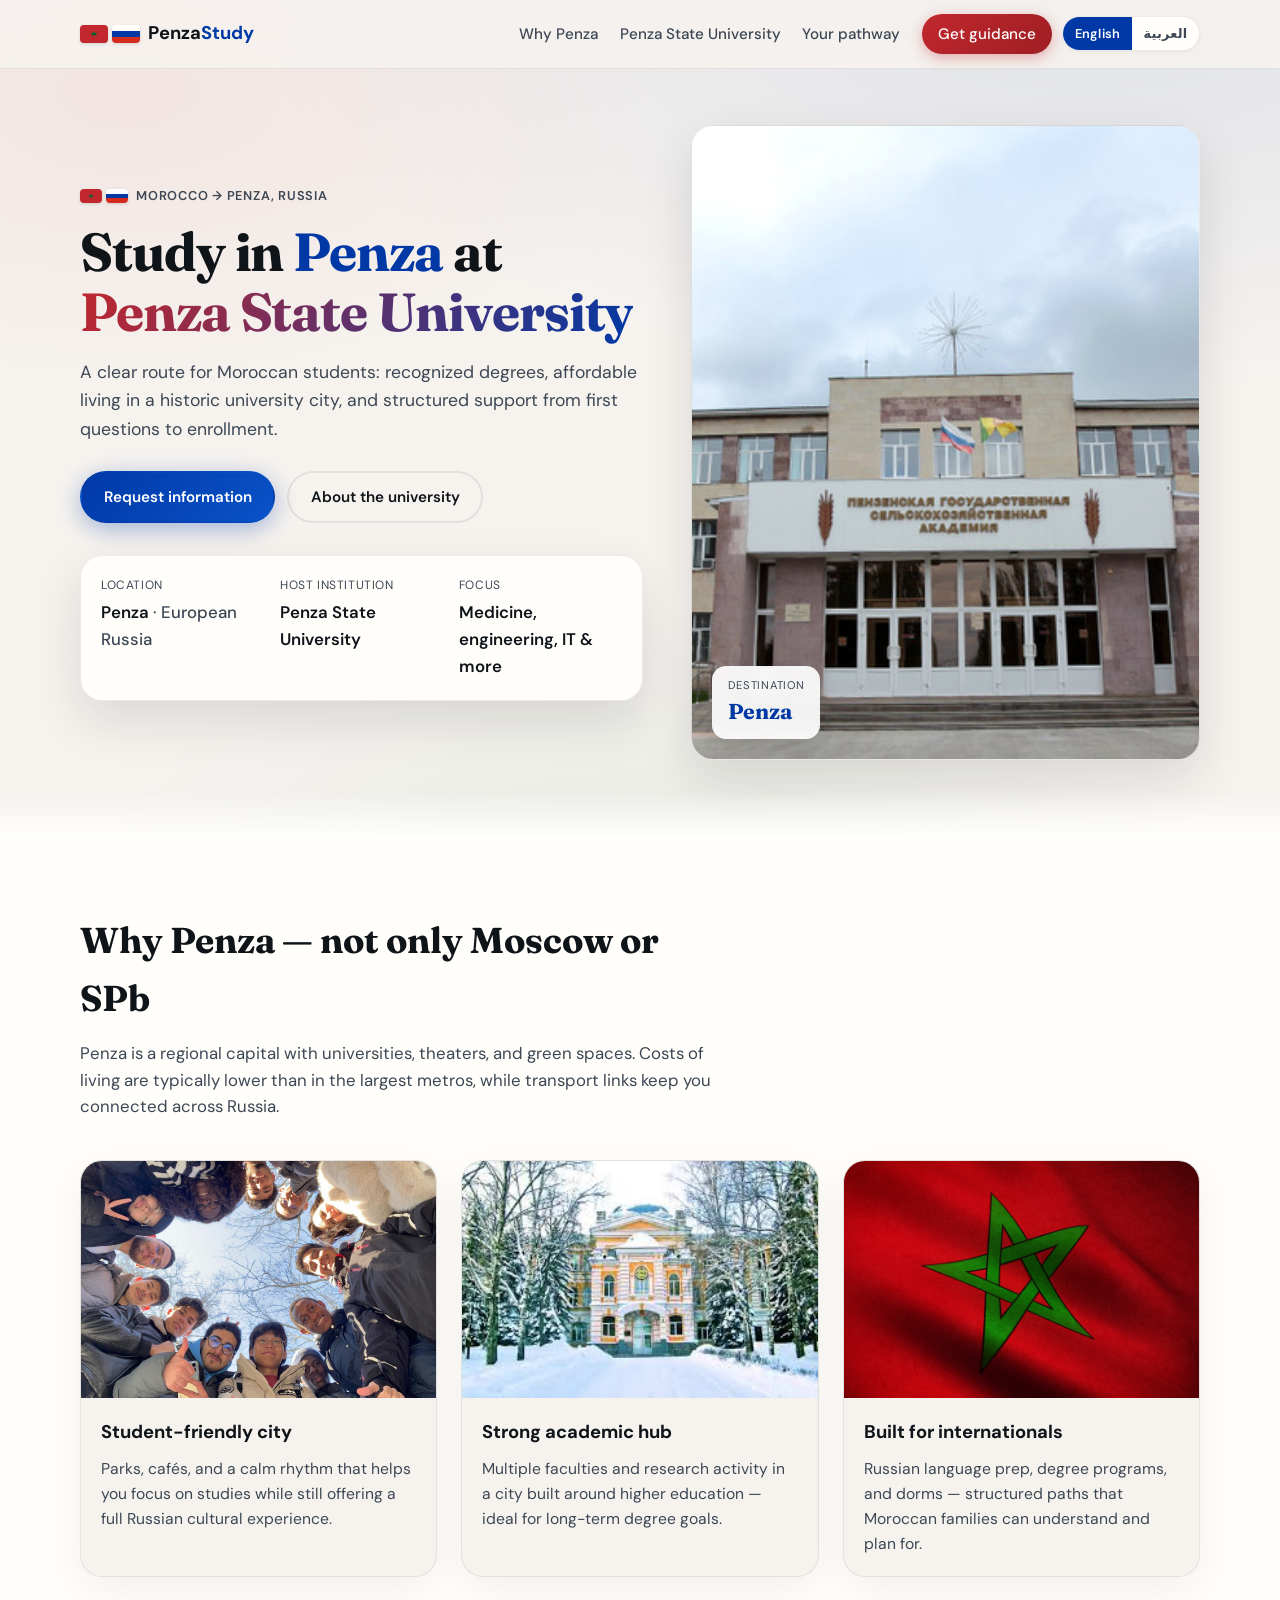
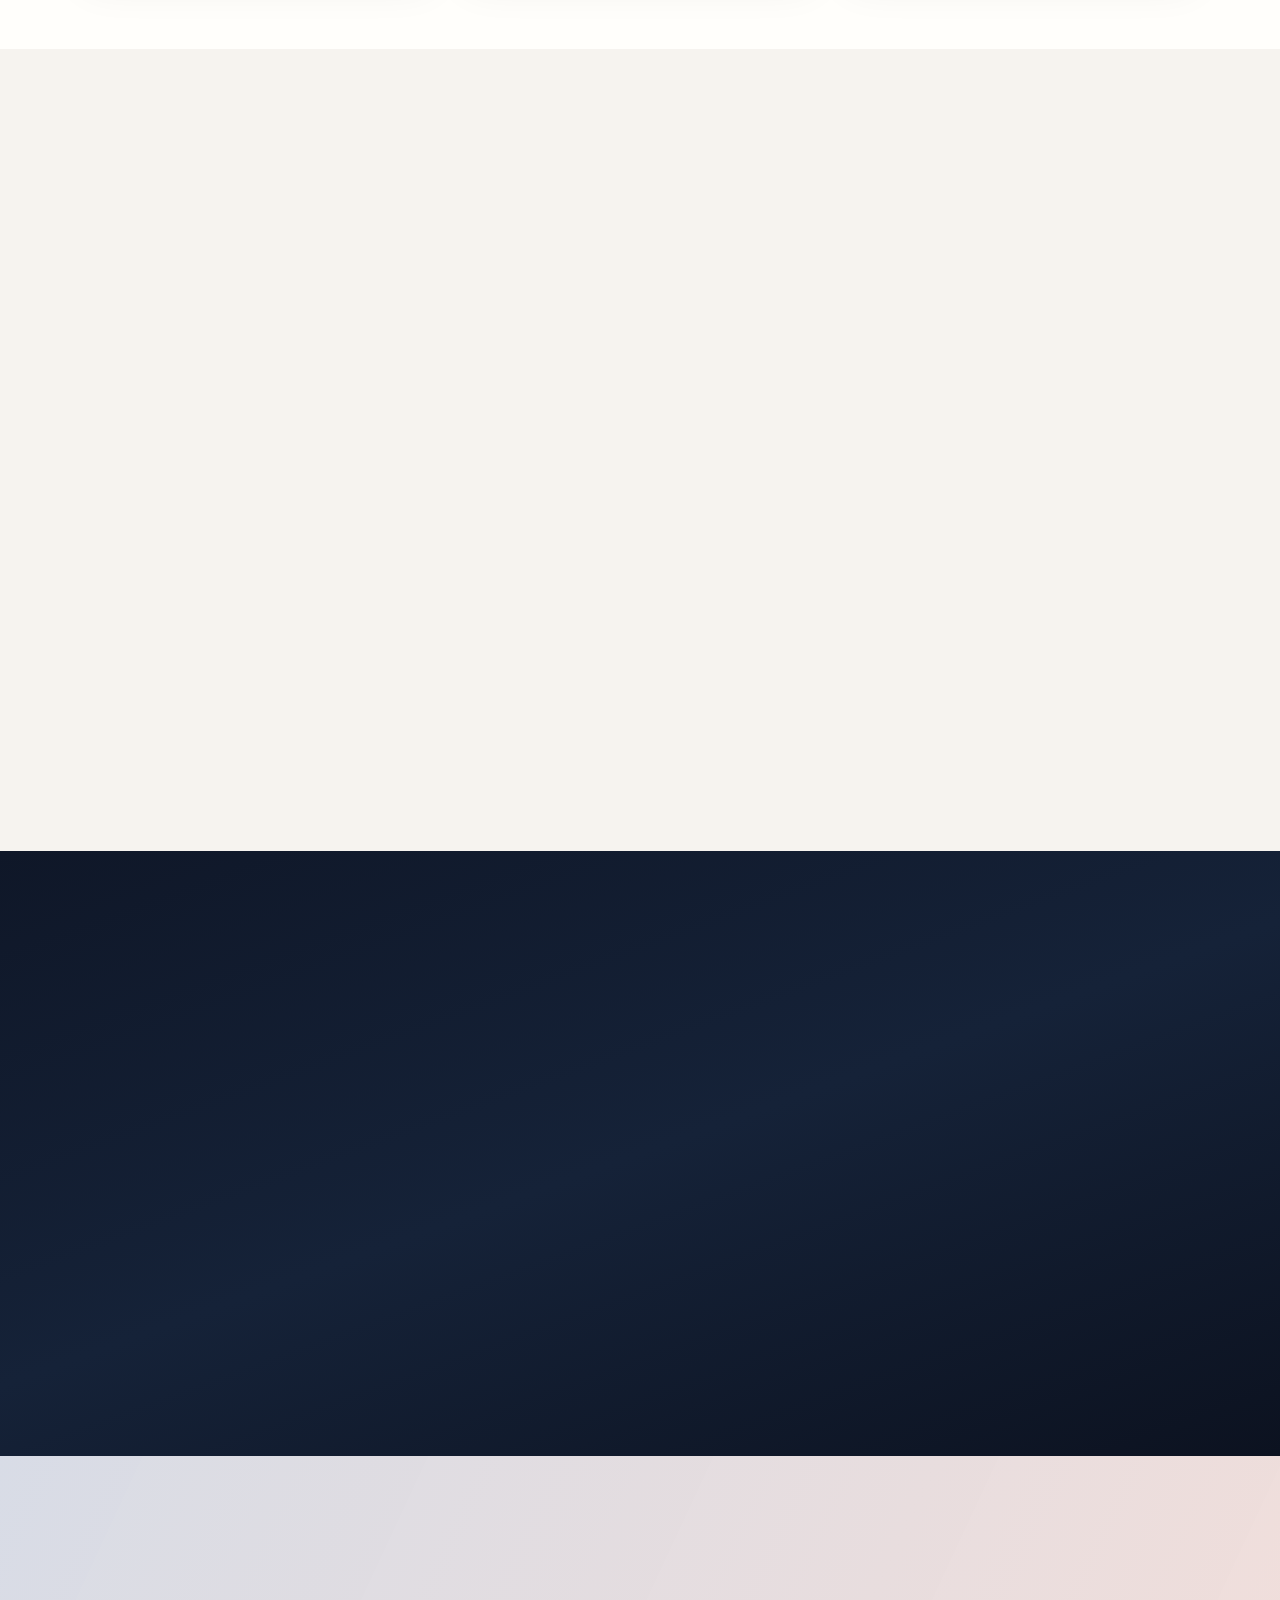
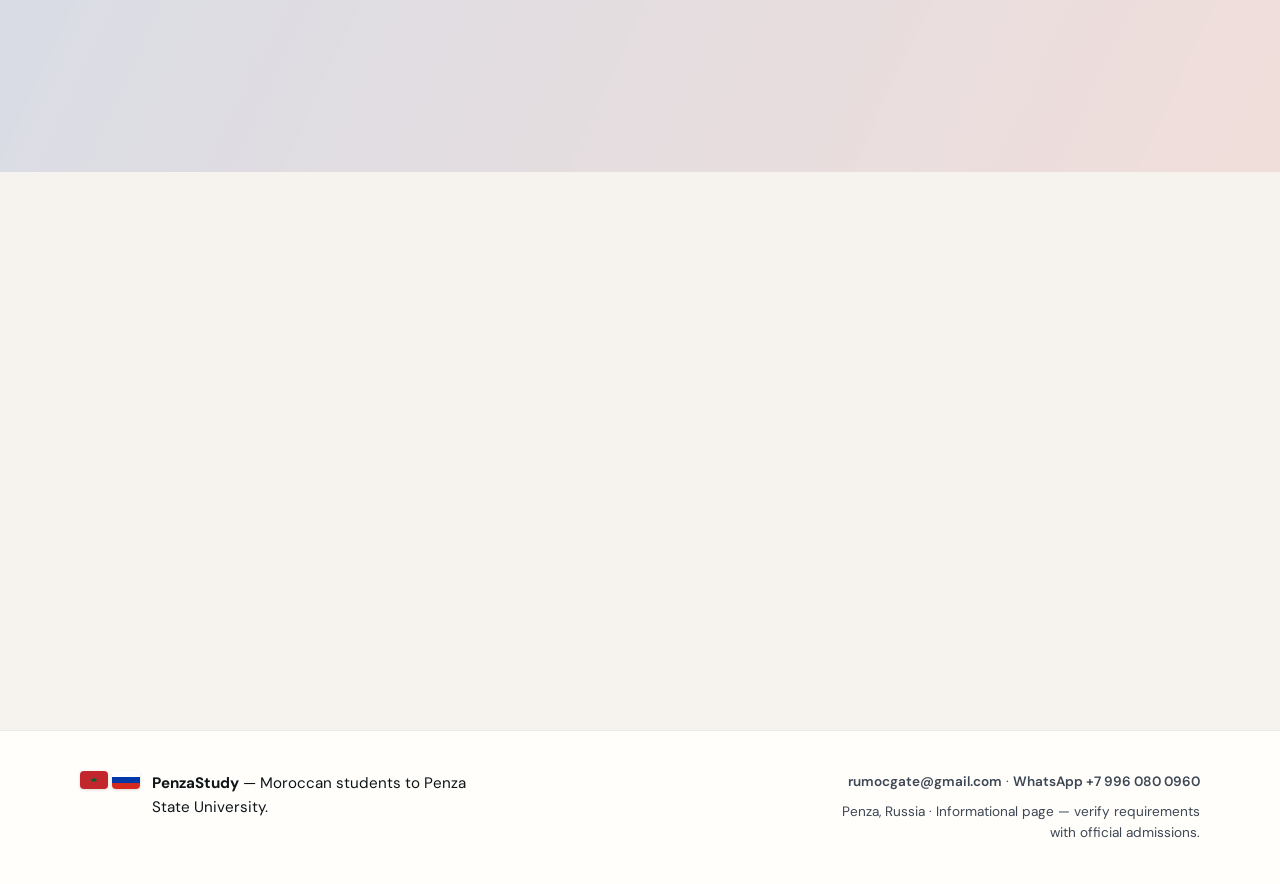
==== commit 80d4ef62: "Add files via upload" ====
--- a/index.html
+++ b/index.html
@@ -176,7 +176,7 @@
         </header>
         <div class="contact-card reveal" data-reveal>
           <div class="contact-card__actions">
-            <a class="btn btn--primary contact-card__btn" id="contact-email-btn" href="mailto:rumocgate@gmail.com?subject=Inquiry%20%E2%80%94%20Study%20in%20Penza%20%2F%20Penza%20State%20University" data-i18n="email_btn_label">Email rumocgate@gmail.com</a>
+            <a class="btn btn--primary contact-card__btn" id="contact-email-btn" href="https://mail.google.com/mail/?view=cm&amp;fs=1&amp;to=rumocgate@gmail.com&amp;su=Inquiry%20%E2%80%94%20Study%20in%20Penza%20%2F%20Penza%20State%20University" target="_blank" rel="noopener noreferrer" data-i18n="email_btn_label">Email rumocgate@gmail.com</a>
             <a class="btn btn--whatsapp contact-card__btn" href="https://wa.me/79960800960" target="_blank" rel="noopener noreferrer" data-i18n="wa_btn_label">WhatsApp +7&nbsp;996&nbsp;080&nbsp;0960</a>
           </div>
           <p class="contact-card__hint" data-i18n="contact_hint">Tip: in your first message, mention your program interest and when you hope to start.</p>
@@ -195,7 +195,7 @@
         <p><strong>PenzaStudy</strong> — <span data-i18n="footer_line">Moroccan students to Penza State University.</span></p>
       </div>
       <div class="footer__meta">
-        <p class="footer__contact-line"><a href="mailto:rumocgate@gmail.com">rumocgate@gmail.com</a> · <a href="https://wa.me/79960800960" target="_blank" rel="noopener noreferrer"><span data-i18n="footer_wa">WhatsApp +7&nbsp;996&nbsp;080&nbsp;0960</span></a></p>
+        <p class="footer__contact-line"><a href="https://mail.google.com/mail/?view=cm&amp;fs=1&amp;to=rumocgate@gmail.com&amp;su=Inquiry%20%E2%80%94%20Study%20in%20Penza%20%2F%20Penza%20State%20University" id="footer-email-link" target="_blank" rel="noopener noreferrer">rumocgate@gmail.com</a> · <a href="https://wa.me/79960800960" target="_blank" rel="noopener noreferrer"><span data-i18n="footer_wa">WhatsApp +7&nbsp;996&nbsp;080&nbsp;0960</span></a></p>
         <p data-i18n="footer_disclaimer">Penza, Russia · Informational page — verify requirements with official admissions.</p>
       </div>
     </div>
